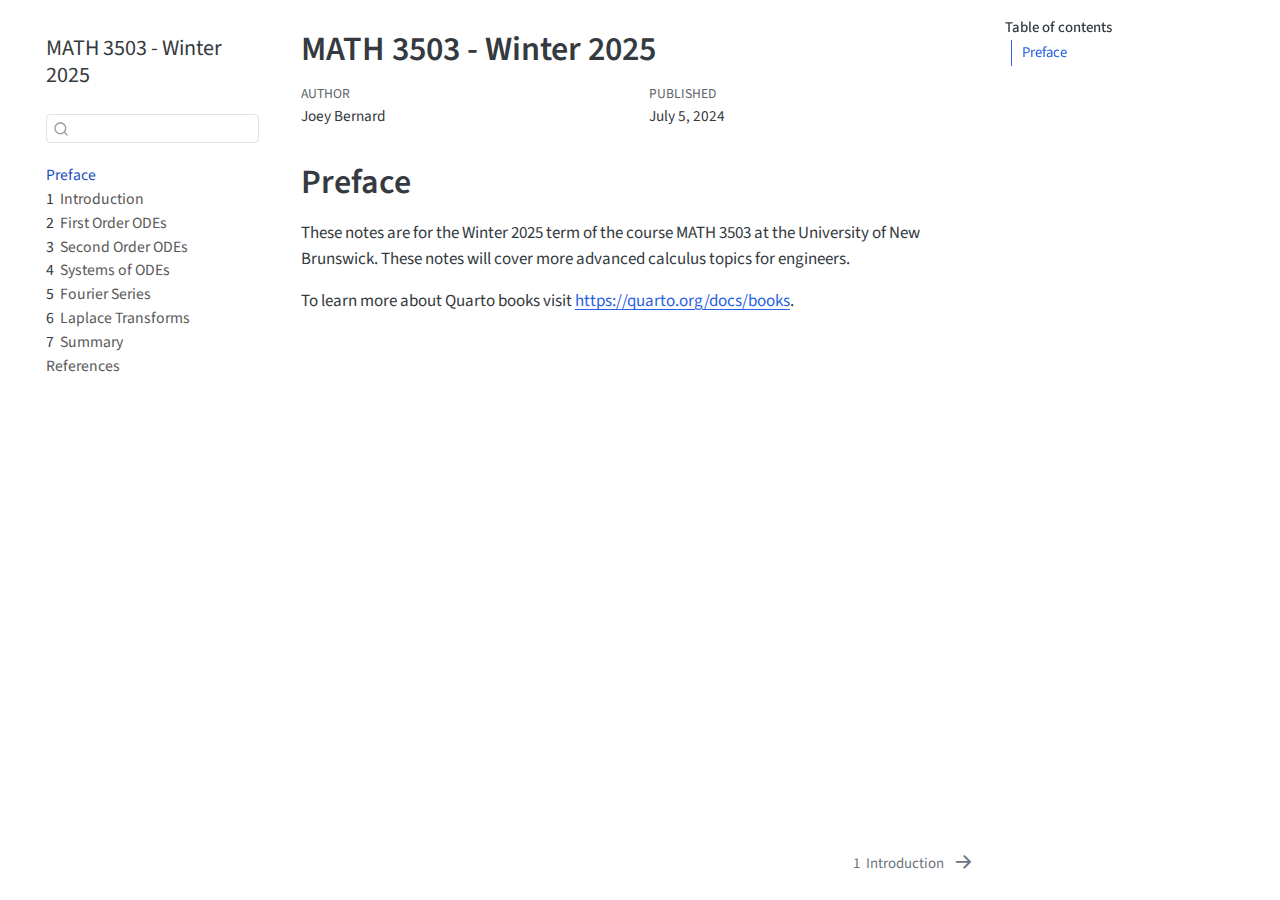
==== 2025_Winter/docs/index.html @ a8b459db "Initial structure layout." ====
<!DOCTYPE html>
<html xmlns="http://www.w3.org/1999/xhtml" lang="en" xml:lang="en"><head>

<meta charset="utf-8">
<meta name="generator" content="quarto-1.6.39">

<meta name="viewport" content="width=device-width, initial-scale=1.0, user-scalable=yes">

<meta name="author" content="Joey Bernard">
<meta name="dcterms.date" content="2024-07-05">

<title>MATH 3503 - Winter 2025</title>
<style>
code{white-space: pre-wrap;}
span.smallcaps{font-variant: small-caps;}
div.columns{display: flex; gap: min(4vw, 1.5em);}
div.column{flex: auto; overflow-x: auto;}
div.hanging-indent{margin-left: 1.5em; text-indent: -1.5em;}
ul.task-list{list-style: none;}
ul.task-list li input[type="checkbox"] {
  width: 0.8em;
  margin: 0 0.8em 0.2em -1em; /* quarto-specific, see https://github.com/quarto-dev/quarto-cli/issues/4556 */ 
  vertical-align: middle;
}
</style>


<script src="site_libs/quarto-nav/quarto-nav.js"></script>
<script src="site_libs/quarto-nav/headroom.min.js"></script>
<script src="site_libs/clipboard/clipboard.min.js"></script>
<script src="site_libs/quarto-search/autocomplete.umd.js"></script>
<script src="site_libs/quarto-search/fuse.min.js"></script>
<script src="site_libs/quarto-search/quarto-search.js"></script>
<meta name="quarto:offset" content="./">
<link href="./intro.html" rel="next">
<script src="site_libs/quarto-html/quarto.js"></script>
<script src="site_libs/quarto-html/popper.min.js"></script>
<script src="site_libs/quarto-html/tippy.umd.min.js"></script>
<script src="site_libs/quarto-html/anchor.min.js"></script>
<link href="site_libs/quarto-html/tippy.css" rel="stylesheet">
<link href="site_libs/quarto-html/quarto-syntax-highlighting-e26003cea8cd680ca0c55a263523d882.css" rel="stylesheet" id="quarto-text-highlighting-styles">
<script src="site_libs/bootstrap/bootstrap.min.js"></script>
<link href="site_libs/bootstrap/bootstrap-icons.css" rel="stylesheet">
<link href="site_libs/bootstrap/bootstrap-8da5b4427184b79ecddefad3d342027e.min.css" rel="stylesheet" append-hash="true" id="quarto-bootstrap" data-mode="light">
<script id="quarto-search-options" type="application/json">{
  "location": "sidebar",
  "copy-button": false,
  "collapse-after": 3,
  "panel-placement": "start",
  "type": "textbox",
  "limit": 50,
  "keyboard-shortcut": [
    "f",
    "/",
    "s"
  ],
  "show-item-context": false,
  "language": {
    "search-no-results-text": "No results",
    "search-matching-documents-text": "matching documents",
    "search-copy-link-title": "Copy link to search",
    "search-hide-matches-text": "Hide additional matches",
    "search-more-match-text": "more match in this document",
    "search-more-matches-text": "more matches in this document",
    "search-clear-button-title": "Clear",
    "search-text-placeholder": "",
    "search-detached-cancel-button-title": "Cancel",
    "search-submit-button-title": "Submit",
    "search-label": "Search"
  }
}</script>


</head>

<body class="nav-sidebar floating">

<div id="quarto-search-results"></div>
  <header id="quarto-header" class="headroom fixed-top">
  <nav class="quarto-secondary-nav">
    <div class="container-fluid d-flex">
      <button type="button" class="quarto-btn-toggle btn" data-bs-toggle="collapse" role="button" data-bs-target=".quarto-sidebar-collapse-item" aria-controls="quarto-sidebar" aria-expanded="false" aria-label="Toggle sidebar navigation" onclick="if (window.quartoToggleHeadroom) { window.quartoToggleHeadroom(); }">
        <i class="bi bi-layout-text-sidebar-reverse"></i>
      </button>
        <nav class="quarto-page-breadcrumbs" aria-label="breadcrumb"><ol class="breadcrumb"><li class="breadcrumb-item"><a href="./index.html">Preface</a></li></ol></nav>
        <a class="flex-grow-1" role="navigation" data-bs-toggle="collapse" data-bs-target=".quarto-sidebar-collapse-item" aria-controls="quarto-sidebar" aria-expanded="false" aria-label="Toggle sidebar navigation" onclick="if (window.quartoToggleHeadroom) { window.quartoToggleHeadroom(); }">      
        </a>
      <button type="button" class="btn quarto-search-button" aria-label="Search" onclick="window.quartoOpenSearch();">
        <i class="bi bi-search"></i>
      </button>
    </div>
  </nav>
</header>
<!-- content -->
<div id="quarto-content" class="quarto-container page-columns page-rows-contents page-layout-article">
<!-- sidebar -->
  <nav id="quarto-sidebar" class="sidebar collapse collapse-horizontal quarto-sidebar-collapse-item sidebar-navigation floating overflow-auto">
    <div class="pt-lg-2 mt-2 text-left sidebar-header">
    <div class="sidebar-title mb-0 py-0">
      <a href="./">MATH 3503 - Winter 2025</a> 
    </div>
      </div>
        <div class="mt-2 flex-shrink-0 align-items-center">
        <div class="sidebar-search">
        <div id="quarto-search" class="" title="Search"></div>
        </div>
        </div>
    <div class="sidebar-menu-container"> 
    <ul class="list-unstyled mt-1">
        <li class="sidebar-item">
  <div class="sidebar-item-container"> 
  <a href="./index.html" class="sidebar-item-text sidebar-link active">
 <span class="menu-text">Preface</span></a>
  </div>
</li>
        <li class="sidebar-item">
  <div class="sidebar-item-container"> 
  <a href="./intro.html" class="sidebar-item-text sidebar-link">
 <span class="menu-text"><span class="chapter-number">1</span>&nbsp; <span class="chapter-title">Introduction</span></span></a>
  </div>
</li>
        <li class="sidebar-item">
  <div class="sidebar-item-container"> 
  <a href="./First Order ODEs.html" class="sidebar-item-text sidebar-link">
 <span class="menu-text"><span class="chapter-number">2</span>&nbsp; <span class="chapter-title">First Order ODEs</span></span></a>
  </div>
</li>
        <li class="sidebar-item">
  <div class="sidebar-item-container"> 
  <a href="./Second Order ODEs.html" class="sidebar-item-text sidebar-link">
 <span class="menu-text"><span class="chapter-number">3</span>&nbsp; <span class="chapter-title">Second Order ODEs</span></span></a>
  </div>
</li>
        <li class="sidebar-item">
  <div class="sidebar-item-container"> 
  <a href="./Systems of ODEs.html" class="sidebar-item-text sidebar-link">
 <span class="menu-text"><span class="chapter-number">4</span>&nbsp; <span class="chapter-title">Systems of ODEs</span></span></a>
  </div>
</li>
        <li class="sidebar-item">
  <div class="sidebar-item-container"> 
  <a href="./Fourier Series.html" class="sidebar-item-text sidebar-link">
 <span class="menu-text"><span class="chapter-number">5</span>&nbsp; <span class="chapter-title">Fourier Series</span></span></a>
  </div>
</li>
        <li class="sidebar-item">
  <div class="sidebar-item-container"> 
  <a href="./Laplace Transforms.html" class="sidebar-item-text sidebar-link">
 <span class="menu-text"><span class="chapter-number">6</span>&nbsp; <span class="chapter-title">Laplace Transforms</span></span></a>
  </div>
</li>
        <li class="sidebar-item">
  <div class="sidebar-item-container"> 
  <a href="./summary.html" class="sidebar-item-text sidebar-link">
 <span class="menu-text"><span class="chapter-number">7</span>&nbsp; <span class="chapter-title">Summary</span></span></a>
  </div>
</li>
        <li class="sidebar-item">
  <div class="sidebar-item-container"> 
  <a href="./references.html" class="sidebar-item-text sidebar-link">
 <span class="menu-text">References</span></a>
  </div>
</li>
    </ul>
    </div>
</nav>
<div id="quarto-sidebar-glass" class="quarto-sidebar-collapse-item" data-bs-toggle="collapse" data-bs-target=".quarto-sidebar-collapse-item"></div>
<!-- margin-sidebar -->
    <div id="quarto-margin-sidebar" class="sidebar margin-sidebar">
        <nav id="TOC" role="doc-toc" class="toc-active">
    <h2 id="toc-title">Table of contents</h2>
   
  <ul>
  <li><a href="#preface" id="toc-preface" class="nav-link active" data-scroll-target="#preface">Preface</a></li>
  </ul>
</nav>
    </div>
<!-- main -->
<main class="content" id="quarto-document-content">

<header id="title-block-header" class="quarto-title-block default">
<div class="quarto-title">
<h1 class="title">MATH 3503 - Winter 2025</h1>
</div>



<div class="quarto-title-meta">

    <div>
    <div class="quarto-title-meta-heading">Author</div>
    <div class="quarto-title-meta-contents">
             <p>Joey Bernard </p>
          </div>
  </div>
    
    <div>
    <div class="quarto-title-meta-heading">Published</div>
    <div class="quarto-title-meta-contents">
      <p class="date">July 5, 2024</p>
    </div>
  </div>
  
    
  </div>
  


</header>


<section id="preface" class="level1 unnumbered">
<h1 class="unnumbered">Preface</h1>
<p>These notes are for the Winter 2025 term of the course MATH 3503 at the University of New Brunswick. These notes will cover more advanced calculus topics for engineers.</p>
<p>To learn more about Quarto books visit <a href="https://quarto.org/docs/books" class="uri">https://quarto.org/docs/books</a>.</p>


</section>

</main> <!-- /main -->
<script id="quarto-html-after-body" type="application/javascript">
window.document.addEventListener("DOMContentLoaded", function (event) {
  const toggleBodyColorMode = (bsSheetEl) => {
    const mode = bsSheetEl.getAttribute("data-mode");
    const bodyEl = window.document.querySelector("body");
    if (mode === "dark") {
      bodyEl.classList.add("quarto-dark");
      bodyEl.classList.remove("quarto-light");
    } else {
      bodyEl.classList.add("quarto-light");
      bodyEl.classList.remove("quarto-dark");
    }
  }
  const toggleBodyColorPrimary = () => {
    const bsSheetEl = window.document.querySelector("link#quarto-bootstrap");
    if (bsSheetEl) {
      toggleBodyColorMode(bsSheetEl);
    }
  }
  toggleBodyColorPrimary();  
  const icon = "";
  const anchorJS = new window.AnchorJS();
  anchorJS.options = {
    placement: 'right',
    icon: icon
  };
  anchorJS.add('.anchored');
  const isCodeAnnotation = (el) => {
    for (const clz of el.classList) {
      if (clz.startsWith('code-annotation-')) {                     
        return true;
      }
    }
    return false;
  }
  const onCopySuccess = function(e) {
    // button target
    const button = e.trigger;
    // don't keep focus
    button.blur();
    // flash "checked"
    button.classList.add('code-copy-button-checked');
    var currentTitle = button.getAttribute("title");
    button.setAttribute("title", "Copied!");
    let tooltip;
    if (window.bootstrap) {
      button.setAttribute("data-bs-toggle", "tooltip");
      button.setAttribute("data-bs-placement", "left");
      button.setAttribute("data-bs-title", "Copied!");
      tooltip = new bootstrap.Tooltip(button, 
        { trigger: "manual", 
          customClass: "code-copy-button-tooltip",
          offset: [0, -8]});
      tooltip.show();    
    }
    setTimeout(function() {
      if (tooltip) {
        tooltip.hide();
        button.removeAttribute("data-bs-title");
        button.removeAttribute("data-bs-toggle");
        button.removeAttribute("data-bs-placement");
      }
      button.setAttribute("title", currentTitle);
      button.classList.remove('code-copy-button-checked');
    }, 1000);
    // clear code selection
    e.clearSelection();
  }
  const getTextToCopy = function(trigger) {
      const codeEl = trigger.previousElementSibling.cloneNode(true);
      for (const childEl of codeEl.children) {
        if (isCodeAnnotation(childEl)) {
          childEl.remove();
        }
      }
      return codeEl.innerText;
  }
  const clipboard = new window.ClipboardJS('.code-copy-button:not([data-in-quarto-modal])', {
    text: getTextToCopy
  });
  clipboard.on('success', onCopySuccess);
  if (window.document.getElementById('quarto-embedded-source-code-modal')) {
    const clipboardModal = new window.ClipboardJS('.code-copy-button[data-in-quarto-modal]', {
      text: getTextToCopy,
      container: window.document.getElementById('quarto-embedded-source-code-modal')
    });
    clipboardModal.on('success', onCopySuccess);
  }
    var localhostRegex = new RegExp(/^(?:http|https):\/\/localhost\:?[0-9]*\//);
    var mailtoRegex = new RegExp(/^mailto:/);
      var filterRegex = new RegExp('/' + window.location.host + '/');
    var isInternal = (href) => {
        return filterRegex.test(href) || localhostRegex.test(href) || mailtoRegex.test(href);
    }
    // Inspect non-navigation links and adorn them if external
 	var links = window.document.querySelectorAll('a[href]:not(.nav-link):not(.navbar-brand):not(.toc-action):not(.sidebar-link):not(.sidebar-item-toggle):not(.pagination-link):not(.no-external):not([aria-hidden]):not(.dropdown-item):not(.quarto-navigation-tool):not(.about-link)');
    for (var i=0; i<links.length; i++) {
      const link = links[i];
      if (!isInternal(link.href)) {
        // undo the damage that might have been done by quarto-nav.js in the case of
        // links that we want to consider external
        if (link.dataset.originalHref !== undefined) {
          link.href = link.dataset.originalHref;
        }
      }
    }
  function tippyHover(el, contentFn, onTriggerFn, onUntriggerFn) {
    const config = {
      allowHTML: true,
      maxWidth: 500,
      delay: 100,
      arrow: false,
      appendTo: function(el) {
          return el.parentElement;
      },
      interactive: true,
      interactiveBorder: 10,
      theme: 'quarto',
      placement: 'bottom-start',
    };
    if (contentFn) {
      config.content = contentFn;
    }
    if (onTriggerFn) {
      config.onTrigger = onTriggerFn;
    }
    if (onUntriggerFn) {
      config.onUntrigger = onUntriggerFn;
    }
    window.tippy(el, config); 
  }
  const noterefs = window.document.querySelectorAll('a[role="doc-noteref"]');
  for (var i=0; i<noterefs.length; i++) {
    const ref = noterefs[i];
    tippyHover(ref, function() {
      // use id or data attribute instead here
      let href = ref.getAttribute('data-footnote-href') || ref.getAttribute('href');
      try { href = new URL(href).hash; } catch {}
      const id = href.replace(/^#\/?/, "");
      const note = window.document.getElementById(id);
      if (note) {
        return note.innerHTML;
      } else {
        return "";
      }
    });
  }
  const xrefs = window.document.querySelectorAll('a.quarto-xref');
  const processXRef = (id, note) => {
    // Strip column container classes
    const stripColumnClz = (el) => {
      el.classList.remove("page-full", "page-columns");
      if (el.children) {
        for (const child of el.children) {
          stripColumnClz(child);
        }
      }
    }
    stripColumnClz(note)
    if (id === null || id.startsWith('sec-')) {
      // Special case sections, only their first couple elements
      const container = document.createElement("div");
      if (note.children && note.children.length > 2) {
        container.appendChild(note.children[0].cloneNode(true));
        for (let i = 1; i < note.children.length; i++) {
          const child = note.children[i];
          if (child.tagName === "P" && child.innerText === "") {
            continue;
          } else {
            container.appendChild(child.cloneNode(true));
            break;
          }
        }
        if (window.Quarto?.typesetMath) {
          window.Quarto.typesetMath(container);
        }
        return container.innerHTML
      } else {
        if (window.Quarto?.typesetMath) {
          window.Quarto.typesetMath(note);
        }
        return note.innerHTML;
      }
    } else {
      // Remove any anchor links if they are present
      const anchorLink = note.querySelector('a.anchorjs-link');
      if (anchorLink) {
        anchorLink.remove();
      }
      if (window.Quarto?.typesetMath) {
        window.Quarto.typesetMath(note);
      }
      if (note.classList.contains("callout")) {
        return note.outerHTML;
      } else {
        return note.innerHTML;
      }
    }
  }
  for (var i=0; i<xrefs.length; i++) {
    const xref = xrefs[i];
    tippyHover(xref, undefined, function(instance) {
      instance.disable();
      let url = xref.getAttribute('href');
      let hash = undefined; 
      if (url.startsWith('#')) {
        hash = url;
      } else {
        try { hash = new URL(url).hash; } catch {}
      }
      if (hash) {
        const id = hash.replace(/^#\/?/, "");
        const note = window.document.getElementById(id);
        if (note !== null) {
          try {
            const html = processXRef(id, note.cloneNode(true));
            instance.setContent(html);
          } finally {
            instance.enable();
            instance.show();
          }
        } else {
          // See if we can fetch this
          fetch(url.split('#')[0])
          .then(res => res.text())
          .then(html => {
            const parser = new DOMParser();
            const htmlDoc = parser.parseFromString(html, "text/html");
            const note = htmlDoc.getElementById(id);
            if (note !== null) {
              const html = processXRef(id, note);
              instance.setContent(html);
            } 
          }).finally(() => {
            instance.enable();
            instance.show();
          });
        }
      } else {
        // See if we can fetch a full url (with no hash to target)
        // This is a special case and we should probably do some content thinning / targeting
        fetch(url)
        .then(res => res.text())
        .then(html => {
          const parser = new DOMParser();
          const htmlDoc = parser.parseFromString(html, "text/html");
          const note = htmlDoc.querySelector('main.content');
          if (note !== null) {
            // This should only happen for chapter cross references
            // (since there is no id in the URL)
            // remove the first header
            if (note.children.length > 0 && note.children[0].tagName === "HEADER") {
              note.children[0].remove();
            }
            const html = processXRef(null, note);
            instance.setContent(html);
          } 
        }).finally(() => {
          instance.enable();
          instance.show();
        });
      }
    }, function(instance) {
    });
  }
      let selectedAnnoteEl;
      const selectorForAnnotation = ( cell, annotation) => {
        let cellAttr = 'data-code-cell="' + cell + '"';
        let lineAttr = 'data-code-annotation="' +  annotation + '"';
        const selector = 'span[' + cellAttr + '][' + lineAttr + ']';
        return selector;
      }
      const selectCodeLines = (annoteEl) => {
        const doc = window.document;
        const targetCell = annoteEl.getAttribute("data-target-cell");
        const targetAnnotation = annoteEl.getAttribute("data-target-annotation");
        const annoteSpan = window.document.querySelector(selectorForAnnotation(targetCell, targetAnnotation));
        const lines = annoteSpan.getAttribute("data-code-lines").split(",");
        const lineIds = lines.map((line) => {
          return targetCell + "-" + line;
        })
        let top = null;
        let height = null;
        let parent = null;
        if (lineIds.length > 0) {
            //compute the position of the single el (top and bottom and make a div)
            const el = window.document.getElementById(lineIds[0]);
            top = el.offsetTop;
            height = el.offsetHeight;
            parent = el.parentElement.parentElement;
          if (lineIds.length > 1) {
            const lastEl = window.document.getElementById(lineIds[lineIds.length - 1]);
            const bottom = lastEl.offsetTop + lastEl.offsetHeight;
            height = bottom - top;
          }
          if (top !== null && height !== null && parent !== null) {
            // cook up a div (if necessary) and position it 
            let div = window.document.getElementById("code-annotation-line-highlight");
            if (div === null) {
              div = window.document.createElement("div");
              div.setAttribute("id", "code-annotation-line-highlight");
              div.style.position = 'absolute';
              parent.appendChild(div);
            }
            div.style.top = top - 2 + "px";
            div.style.height = height + 4 + "px";
            div.style.left = 0;
            let gutterDiv = window.document.getElementById("code-annotation-line-highlight-gutter");
            if (gutterDiv === null) {
              gutterDiv = window.document.createElement("div");
              gutterDiv.setAttribute("id", "code-annotation-line-highlight-gutter");
              gutterDiv.style.position = 'absolute';
              const codeCell = window.document.getElementById(targetCell);
              const gutter = codeCell.querySelector('.code-annotation-gutter');
              gutter.appendChild(gutterDiv);
            }
            gutterDiv.style.top = top - 2 + "px";
            gutterDiv.style.height = height + 4 + "px";
          }
          selectedAnnoteEl = annoteEl;
        }
      };
      const unselectCodeLines = () => {
        const elementsIds = ["code-annotation-line-highlight", "code-annotation-line-highlight-gutter"];
        elementsIds.forEach((elId) => {
          const div = window.document.getElementById(elId);
          if (div) {
            div.remove();
          }
        });
        selectedAnnoteEl = undefined;
      };
        // Handle positioning of the toggle
    window.addEventListener(
      "resize",
      throttle(() => {
        elRect = undefined;
        if (selectedAnnoteEl) {
          selectCodeLines(selectedAnnoteEl);
        }
      }, 10)
    );
    function throttle(fn, ms) {
    let throttle = false;
    let timer;
      return (...args) => {
        if(!throttle) { // first call gets through
            fn.apply(this, args);
            throttle = true;
        } else { // all the others get throttled
            if(timer) clearTimeout(timer); // cancel #2
            timer = setTimeout(() => {
              fn.apply(this, args);
              timer = throttle = false;
            }, ms);
        }
      };
    }
      // Attach click handler to the DT
      const annoteDls = window.document.querySelectorAll('dt[data-target-cell]');
      for (const annoteDlNode of annoteDls) {
        annoteDlNode.addEventListener('click', (event) => {
          const clickedEl = event.target;
          if (clickedEl !== selectedAnnoteEl) {
            unselectCodeLines();
            const activeEl = window.document.querySelector('dt[data-target-cell].code-annotation-active');
            if (activeEl) {
              activeEl.classList.remove('code-annotation-active');
            }
            selectCodeLines(clickedEl);
            clickedEl.classList.add('code-annotation-active');
          } else {
            // Unselect the line
            unselectCodeLines();
            clickedEl.classList.remove('code-annotation-active');
          }
        });
      }
  const findCites = (el) => {
    const parentEl = el.parentElement;
    if (parentEl) {
      const cites = parentEl.dataset.cites;
      if (cites) {
        return {
          el,
          cites: cites.split(' ')
        };
      } else {
        return findCites(el.parentElement)
      }
    } else {
      return undefined;
    }
  };
  var bibliorefs = window.document.querySelectorAll('a[role="doc-biblioref"]');
  for (var i=0; i<bibliorefs.length; i++) {
    const ref = bibliorefs[i];
    const citeInfo = findCites(ref);
    if (citeInfo) {
      tippyHover(citeInfo.el, function() {
        var popup = window.document.createElement('div');
        citeInfo.cites.forEach(function(cite) {
          var citeDiv = window.document.createElement('div');
          citeDiv.classList.add('hanging-indent');
          citeDiv.classList.add('csl-entry');
          var biblioDiv = window.document.getElementById('ref-' + cite);
          if (biblioDiv) {
            citeDiv.innerHTML = biblioDiv.innerHTML;
          }
          popup.appendChild(citeDiv);
        });
        return popup.innerHTML;
      });
    }
  }
});
</script>
<nav class="page-navigation">
  <div class="nav-page nav-page-previous">
  </div>
  <div class="nav-page nav-page-next">
      <a href="./intro.html" class="pagination-link" aria-label="Introduction">
        <span class="nav-page-text"><span class="chapter-number">1</span>&nbsp; <span class="chapter-title">Introduction</span></span> <i class="bi bi-arrow-right-short"></i>
      </a>
  </div>
</nav>
</div> <!-- /content -->




</body></html>
---- 2025_Winter/docs/site_libs/quarto-html/tippy.css ----
.tippy-box[data-animation=fade][data-state=hidden]{opacity:0}[data-tippy-root]{max-width:calc(100vw - 10px)}.tippy-box{position:relative;background-color:#333;color:#fff;border-radius:4px;font-size:14px;line-height:1.4;white-space:normal;outline:0;transition-property:transform,visibility,opacity}.tippy-box[data-placement^=top]>.tippy-arrow{bottom:0}.tippy-box[data-placement^=top]>.tippy-arrow:before{bottom:-7px;left:0;border-width:8px 8px 0;border-top-color:initial;transform-origin:center top}.tippy-box[data-placement^=bottom]>.tippy-arrow{top:0}.tippy-box[data-placement^=bottom]>.tippy-arrow:before{top:-7px;left:0;border-width:0 8px 8px;border-bottom-color:initial;transform-origin:center bottom}.tippy-box[data-placement^=left]>.tippy-arrow{right:0}.tippy-box[data-placement^=left]>.tippy-arrow:before{border-width:8px 0 8px 8px;border-left-color:initial;right:-7px;transform-origin:center left}.tippy-box[data-placement^=right]>.tippy-arrow{left:0}.tippy-box[data-placement^=right]>.tippy-arrow:before{left:-7px;border-width:8px 8px 8px 0;border-right-color:initial;transform-origin:center right}.tippy-box[data-inertia][data-state=visible]{transition-timing-function:cubic-bezier(.54,1.5,.38,1.11)}.tippy-arrow{width:16px;height:16px;color:#333}.tippy-arrow:before{content:"";position:absolute;border-color:transparent;border-style:solid}.tippy-content{position:relative;padding:5px 9px;z-index:1}
---- 2025_Winter/docs/site_libs/quarto-html/quarto-syntax-highlighting-e26003cea8cd680ca0c55a263523d882.css ----
/* quarto syntax highlight colors */
:root {
  --quarto-hl-ot-color: #003B4F;
  --quarto-hl-at-color: #657422;
  --quarto-hl-ss-color: #20794D;
  --quarto-hl-an-color: #5E5E5E;
  --quarto-hl-fu-color: #4758AB;
  --quarto-hl-st-color: #20794D;
  --quarto-hl-cf-color: #003B4F;
  --quarto-hl-op-color: #5E5E5E;
  --quarto-hl-er-color: #AD0000;
  --quarto-hl-bn-color: #AD0000;
  --quarto-hl-al-color: #AD0000;
  --quarto-hl-va-color: #111111;
  --quarto-hl-bu-color: inherit;
  --quarto-hl-ex-color: inherit;
  --quarto-hl-pp-color: #AD0000;
  --quarto-hl-in-color: #5E5E5E;
  --quarto-hl-vs-color: #20794D;
  --quarto-hl-wa-color: #5E5E5E;
  --quarto-hl-do-color: #5E5E5E;
  --quarto-hl-im-color: #00769E;
  --quarto-hl-ch-color: #20794D;
  --quarto-hl-dt-color: #AD0000;
  --quarto-hl-fl-color: #AD0000;
  --quarto-hl-co-color: #5E5E5E;
  --quarto-hl-cv-color: #5E5E5E;
  --quarto-hl-cn-color: #8f5902;
  --quarto-hl-sc-color: #5E5E5E;
  --quarto-hl-dv-color: #AD0000;
  --quarto-hl-kw-color: #003B4F;
}

/* other quarto variables */
:root {
  --quarto-font-monospace: SFMono-Regular, Menlo, Monaco, Consolas, "Liberation Mono", "Courier New", monospace;
}

pre > code.sourceCode > span {
  color: #003B4F;
}

code span {
  color: #003B4F;
}

code.sourceCode > span {
  color: #003B4F;
}

div.sourceCode,
div.sourceCode pre.sourceCode {
  color: #003B4F;
}

code span.ot {
  color: #003B4F;
  font-style: inherit;
}

code span.at {
  color: #657422;
  font-style: inherit;
}

code span.ss {
  color: #20794D;
  font-style: inherit;
}

code span.an {
  color: #5E5E5E;
  font-style: inherit;
}

code span.fu {
  color: #4758AB;
  font-style: inherit;
}

code span.st {
  color: #20794D;
  font-style: inherit;
}

code span.cf {
  color: #003B4F;
  font-weight: bold;
  font-style: inherit;
}

code span.op {
  color: #5E5E5E;
  font-style: inherit;
}

code span.er {
  color: #AD0000;
  font-style: inherit;
}

code span.bn {
  color: #AD0000;
  font-style: inherit;
}

code span.al {
  color: #AD0000;
  font-style: inherit;
}

code span.va {
  color: #111111;
  font-style: inherit;
}

code span.bu {
  font-style: inherit;
}

code span.ex {
  font-style: inherit;
}

code span.pp {
  color: #AD0000;
  font-style: inherit;
}

code span.in {
  color: #5E5E5E;
  font-style: inherit;
}

code span.vs {
  color: #20794D;
  font-style: inherit;
}

code span.wa {
  color: #5E5E5E;
  font-style: italic;
}

code span.do {
  color: #5E5E5E;
  font-style: italic;
}

code span.im {
  color: #00769E;
  font-style: inherit;
}

code span.ch {
  color: #20794D;
  font-style: inherit;
}

code span.dt {
  color: #AD0000;
  font-style: inherit;
}

code span.fl {
  color: #AD0000;
  font-style: inherit;
}

code span.co {
  color: #5E5E5E;
  font-style: inherit;
}

code span.cv {
  color: #5E5E5E;
  font-style: italic;
}

code span.cn {
  color: #8f5902;
  font-style: inherit;
}

code span.sc {
  color: #5E5E5E;
  font-style: inherit;
}

code span.dv {
  color: #AD0000;
  font-style: inherit;
}

code span.kw {
  color: #003B4F;
  font-weight: bold;
  font-style: inherit;
}

.prevent-inlining {
  content: "</";
}

/*# sourceMappingURL=e90e9ab646ea9b1aaa61e089606e0f97.css.map */
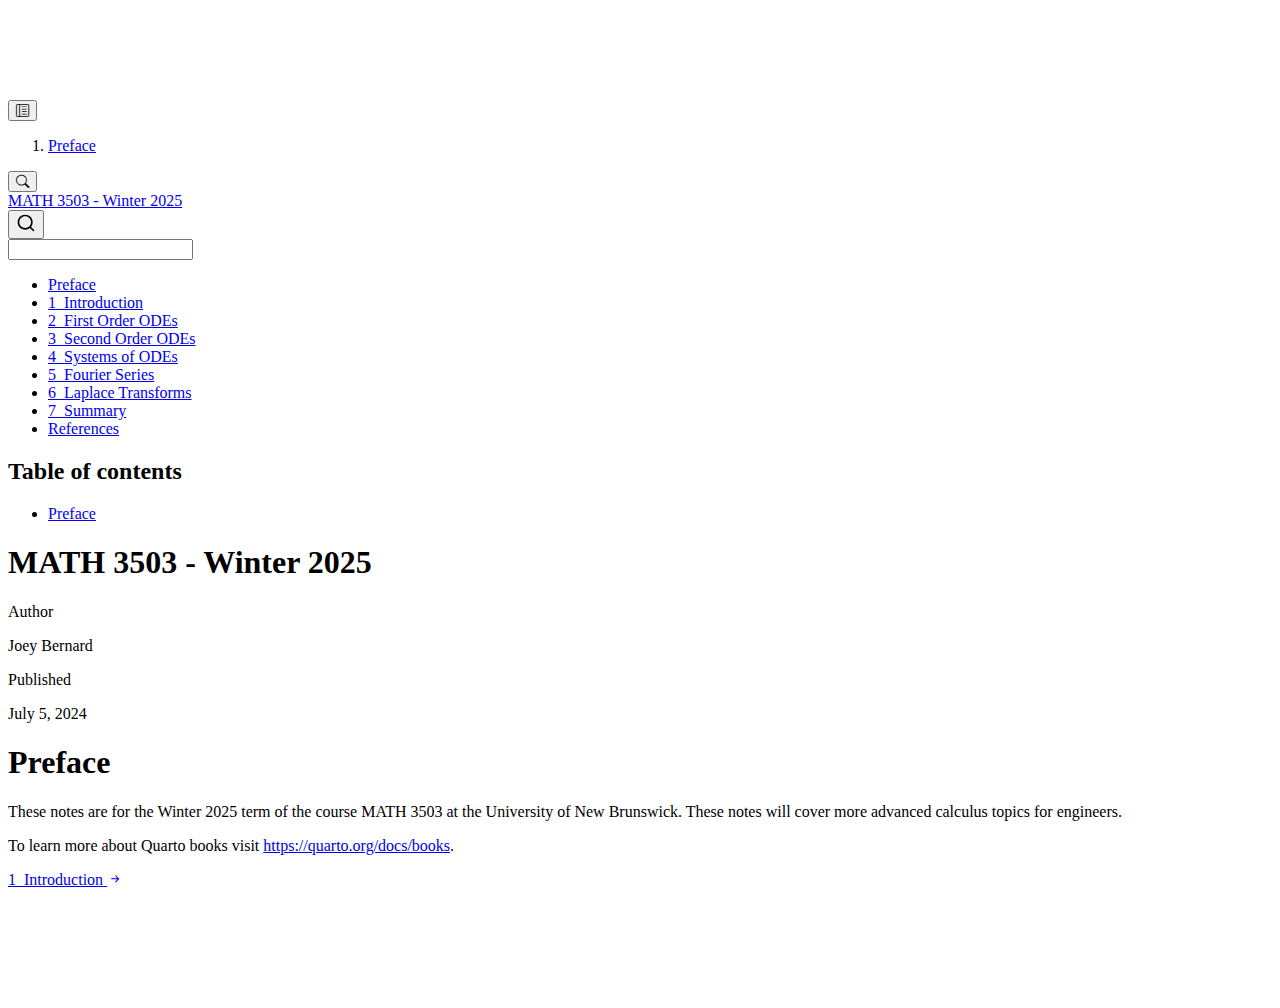
==== commit 75575b9f: "Mode edits" ====
--- a/2025_Winter/docs/index.html
+++ b/2025_Winter/docs/index.html
@@ -2,7 +2,7 @@
 <html xmlns="http://www.w3.org/1999/xhtml" lang="en" xml:lang="en"><head>
 
 <meta charset="utf-8">
-<meta name="generator" content="quarto-1.6.39">
+<meta name="generator" content="quarto-1.6.40">
 
 <meta name="viewport" content="width=device-width, initial-scale=1.0, user-scalable=yes">
 
@@ -38,10 +38,10 @@
 <script src="site_libs/quarto-html/tippy.umd.min.js"></script>
 <script src="site_libs/quarto-html/anchor.min.js"></script>
 <link href="site_libs/quarto-html/tippy.css" rel="stylesheet">
-<link href="site_libs/quarto-html/quarto-syntax-highlighting-e26003cea8cd680ca0c55a263523d882.css" rel="stylesheet" id="quarto-text-highlighting-styles">
+<link href="site_libs/quarto-html/quarto-syntax-highlighting-549806ee2085284f45b00abea8c6df48.css" rel="stylesheet" id="quarto-text-highlighting-styles">
 <script src="site_libs/bootstrap/bootstrap.min.js"></script>
 <link href="site_libs/bootstrap/bootstrap-icons.css" rel="stylesheet">
-<link href="site_libs/bootstrap/bootstrap-8da5b4427184b79ecddefad3d342027e.min.css" rel="stylesheet" append-hash="true" id="quarto-bootstrap" data-mode="light">
+<link href="site_libs/bootstrap/bootstrap-ecbd48cc4761e6ed622f7d401c35a2ec.min.css" rel="stylesheet" append-hash="true" id="quarto-bootstrap" data-mode="light">
 <script id="quarto-search-options" type="application/json">{
   "location": "sidebar",
   "copy-button": false,
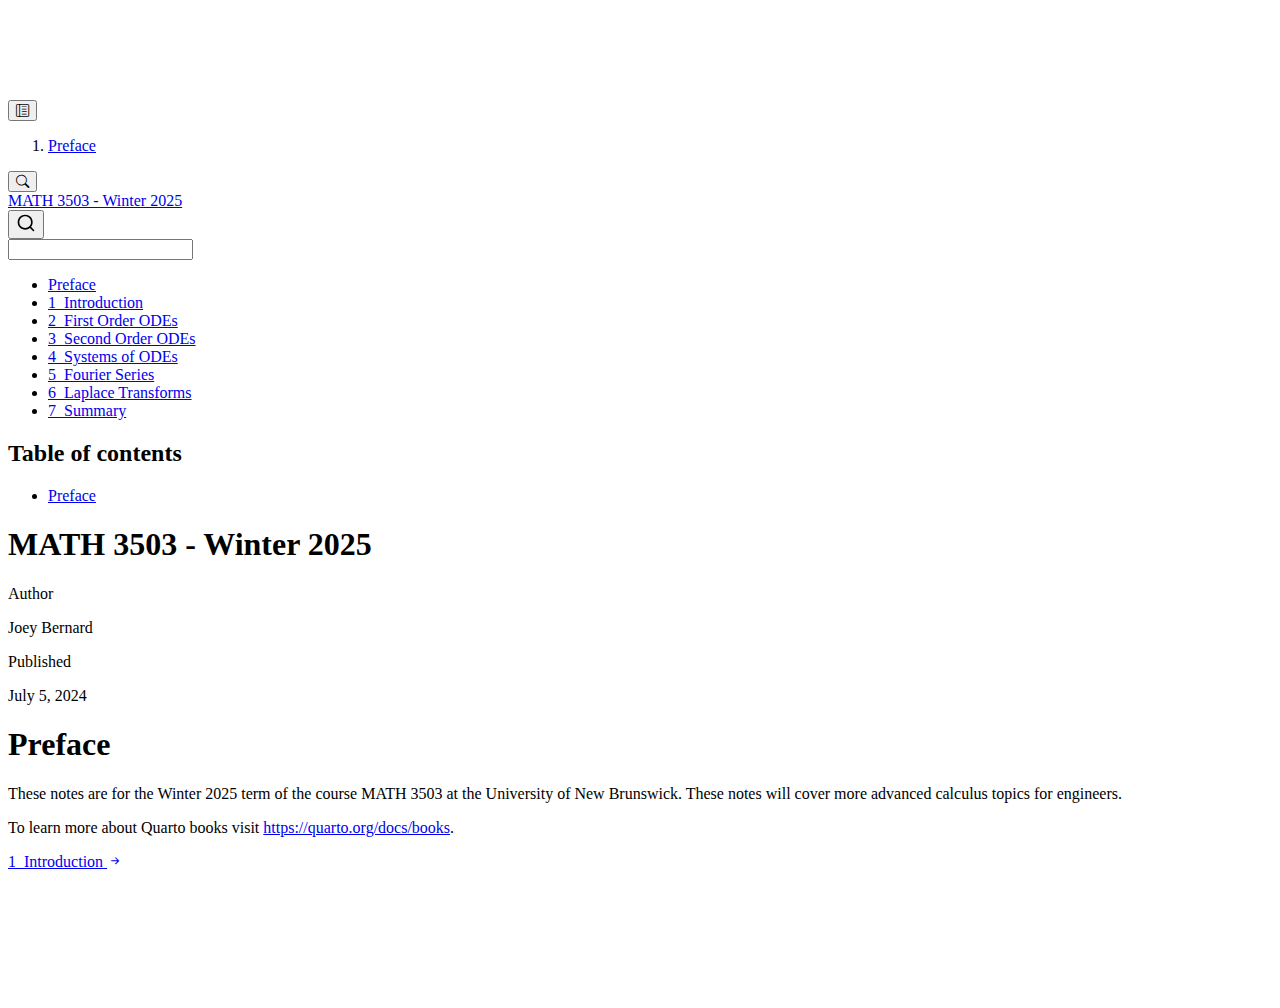
==== commit 9f0e86a9: "Done until Jan 31" ====
--- a/2025_Winter/docs/index.html
+++ b/2025_Winter/docs/index.html
@@ -41,7 +41,7 @@
 <link href="site_libs/quarto-html/quarto-syntax-highlighting-549806ee2085284f45b00abea8c6df48.css" rel="stylesheet" id="quarto-text-highlighting-styles">
 <script src="site_libs/bootstrap/bootstrap.min.js"></script>
 <link href="site_libs/bootstrap/bootstrap-icons.css" rel="stylesheet">
-<link href="site_libs/bootstrap/bootstrap-ecbd48cc4761e6ed622f7d401c35a2ec.min.css" rel="stylesheet" append-hash="true" id="quarto-bootstrap" data-mode="light">
+<link href="site_libs/bootstrap/bootstrap-8da5b4427184b79ecddefad3d342027e.min.css" rel="stylesheet" append-hash="true" id="quarto-bootstrap" data-mode="light">
 <script id="quarto-search-options" type="application/json">{
   "location": "sidebar",
   "copy-button": false,
@@ -153,12 +153,6 @@
   <div class="sidebar-item-container"> 
   <a href="./summary.html" class="sidebar-item-text sidebar-link">
  <span class="menu-text"><span class="chapter-number">7</span>&nbsp; <span class="chapter-title">Summary</span></span></a>
-  </div>
-</li>
-        <li class="sidebar-item">
-  <div class="sidebar-item-container"> 
-  <a href="./references.html" class="sidebar-item-text sidebar-link">
- <span class="menu-text">References</span></a>
   </div>
 </li>
     </ul>
--- a/2025_Winter/docs/site_libs/quarto-html/quarto-syntax-highlighting-549806ee2085284f45b00abea8c6df48.css
+++ b/2025_Winter/docs/site_libs/quarto-html/quarto-syntax-highlighting-549806ee2085284f45b00abea8c6df48.css
@@ -0,0 +1,205 @@
+/* quarto syntax highlight colors */
+:root {
+  --quarto-hl-ot-color: #003B4F;
+  --quarto-hl-at-color: #657422;
+  --quarto-hl-ss-color: #20794D;
+  --quarto-hl-an-color: #5E5E5E;
+  --quarto-hl-fu-color: #4758AB;
+  --quarto-hl-st-color: #20794D;
+  --quarto-hl-cf-color: #003B4F;
+  --quarto-hl-op-color: #5E5E5E;
+  --quarto-hl-er-color: #AD0000;
+  --quarto-hl-bn-color: #AD0000;
+  --quarto-hl-al-color: #AD0000;
+  --quarto-hl-va-color: #111111;
+  --quarto-hl-bu-color: inherit;
+  --quarto-hl-ex-color: inherit;
+  --quarto-hl-pp-color: #AD0000;
+  --quarto-hl-in-color: #5E5E5E;
+  --quarto-hl-vs-color: #20794D;
+  --quarto-hl-wa-color: #5E5E5E;
+  --quarto-hl-do-color: #5E5E5E;
+  --quarto-hl-im-color: #00769E;
+  --quarto-hl-ch-color: #20794D;
+  --quarto-hl-dt-color: #AD0000;
+  --quarto-hl-fl-color: #AD0000;
+  --quarto-hl-co-color: #5E5E5E;
+  --quarto-hl-cv-color: #5E5E5E;
+  --quarto-hl-cn-color: #8f5902;
+  --quarto-hl-sc-color: #5E5E5E;
+  --quarto-hl-dv-color: #AD0000;
+  --quarto-hl-kw-color: #003B4F;
+}
+
+/* other quarto variables */
+:root {
+  --quarto-font-monospace: SFMono-Regular, Menlo, Monaco, Consolas, "Liberation Mono", "Courier New", monospace;
+}
+
+pre > code.sourceCode > span {
+  color: #003B4F;
+}
+
+code span {
+  color: #003B4F;
+}
+
+code.sourceCode > span {
+  color: #003B4F;
+}
+
+div.sourceCode,
+div.sourceCode pre.sourceCode {
+  color: #003B4F;
+}
+
+code span.ot {
+  color: #003B4F;
+  font-style: inherit;
+}
+
+code span.at {
+  color: #657422;
+  font-style: inherit;
+}
+
+code span.ss {
+  color: #20794D;
+  font-style: inherit;
+}
+
+code span.an {
+  color: #5E5E5E;
+  font-style: inherit;
+}
+
+code span.fu {
+  color: #4758AB;
+  font-style: inherit;
+}
+
+code span.st {
+  color: #20794D;
+  font-style: inherit;
+}
+
+code span.cf {
+  color: #003B4F;
+  font-weight: bold;
+  font-style: inherit;
+}
+
+code span.op {
+  color: #5E5E5E;
+  font-style: inherit;
+}
+
+code span.er {
+  color: #AD0000;
+  font-style: inherit;
+}
+
+code span.bn {
+  color: #AD0000;
+  font-style: inherit;
+}
+
+code span.al {
+  color: #AD0000;
+  font-style: inherit;
+}
+
+code span.va {
+  color: #111111;
+  font-style: inherit;
+}
+
+code span.bu {
+  font-style: inherit;
+}
+
+code span.ex {
+  font-style: inherit;
+}
+
+code span.pp {
+  color: #AD0000;
+  font-style: inherit;
+}
+
+code span.in {
+  color: #5E5E5E;
+  font-style: inherit;
+}
+
+code span.vs {
+  color: #20794D;
+  font-style: inherit;
+}
+
+code span.wa {
+  color: #5E5E5E;
+  font-style: italic;
+}
+
+code span.do {
+  color: #5E5E5E;
+  font-style: italic;
+}
+
+code span.im {
+  color: #00769E;
+  font-style: inherit;
+}
+
+code span.ch {
+  color: #20794D;
+  font-style: inherit;
+}
+
+code span.dt {
+  color: #AD0000;
+  font-style: inherit;
+}
+
+code span.fl {
+  color: #AD0000;
+  font-style: inherit;
+}
+
+code span.co {
+  color: #5E5E5E;
+  font-style: inherit;
+}
+
+code span.cv {
+  color: #5E5E5E;
+  font-style: italic;
+}
+
+code span.cn {
+  color: #8f5902;
+  font-style: inherit;
+}
+
+code span.sc {
+  color: #5E5E5E;
+  font-style: inherit;
+}
+
+code span.dv {
+  color: #AD0000;
+  font-style: inherit;
+}
+
+code span.kw {
+  color: #003B4F;
+  font-weight: bold;
+  font-style: inherit;
+}
+
+.prevent-inlining {
+  content: "</";
+}
+
+/*# sourceMappingURL=ae99138f4fbc2fb4c9f5e5cd69c22459.css.map */
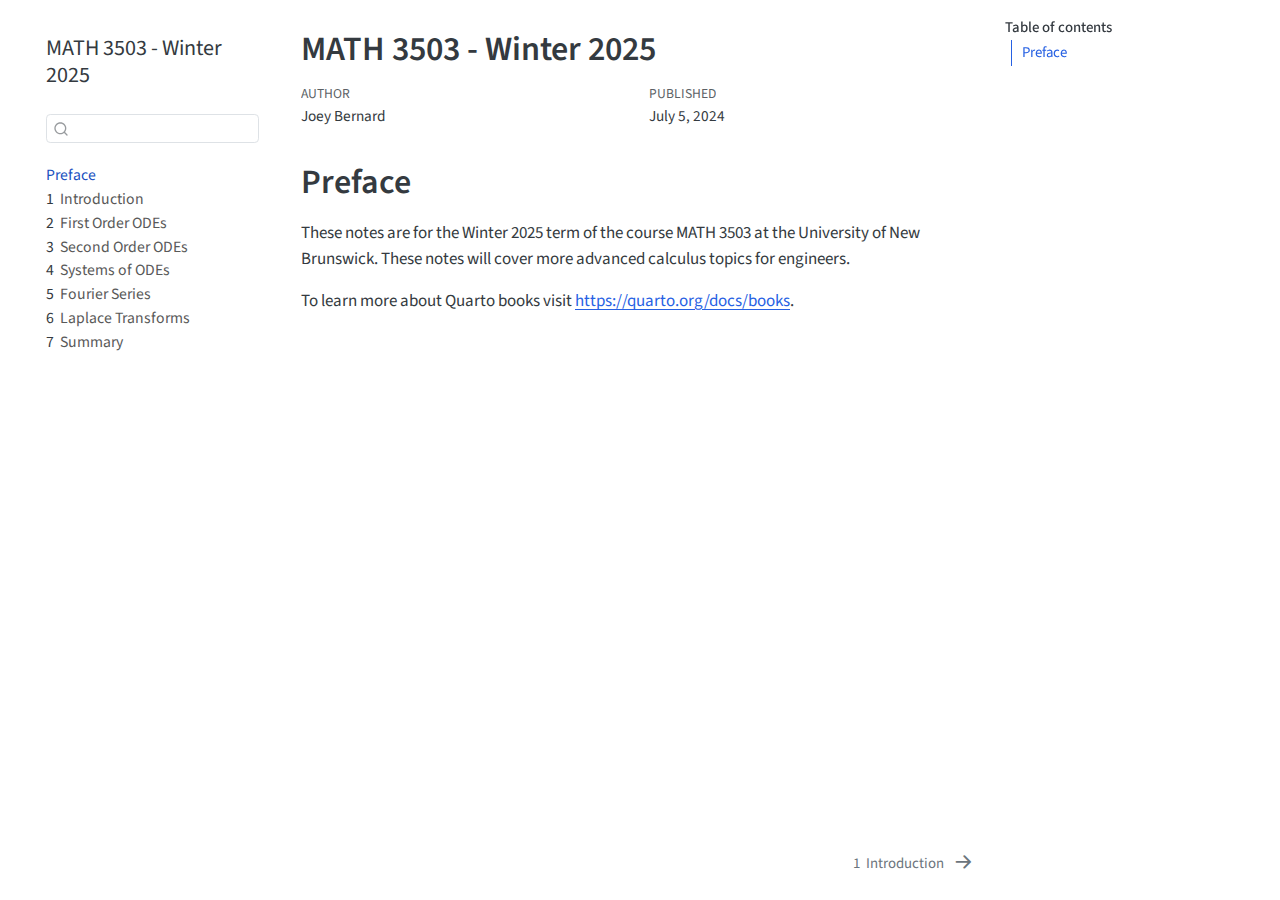
==== commit 1c7e139e: "Finished final" ====
--- a/2025_Winter/docs/index.html
+++ b/2025_Winter/docs/index.html
@@ -2,7 +2,7 @@
 <html xmlns="http://www.w3.org/1999/xhtml" lang="en" xml:lang="en"><head>
 
 <meta charset="utf-8">
-<meta name="generator" content="quarto-1.6.40">
+<meta name="generator" content="quarto-1.6.42">
 
 <meta name="viewport" content="width=device-width, initial-scale=1.0, user-scalable=yes">
 
@@ -38,7 +38,7 @@
 <script src="site_libs/quarto-html/tippy.umd.min.js"></script>
 <script src="site_libs/quarto-html/anchor.min.js"></script>
 <link href="site_libs/quarto-html/tippy.css" rel="stylesheet">
-<link href="site_libs/quarto-html/quarto-syntax-highlighting-549806ee2085284f45b00abea8c6df48.css" rel="stylesheet" id="quarto-text-highlighting-styles">
+<link href="site_libs/quarto-html/quarto-syntax-highlighting-2f5df379a58b258e96c21c0638c20c03.css" rel="stylesheet" id="quarto-text-highlighting-styles">
 <script src="site_libs/bootstrap/bootstrap.min.js"></script>
 <link href="site_libs/bootstrap/bootstrap-icons.css" rel="stylesheet">
 <link href="site_libs/bootstrap/bootstrap-8da5b4427184b79ecddefad3d342027e.min.css" rel="stylesheet" append-hash="true" id="quarto-bootstrap" data-mode="light">
--- a/2025_Winter/docs/site_libs/quarto-html/quarto-syntax-highlighting-2f5df379a58b258e96c21c0638c20c03.css
+++ b/2025_Winter/docs/site_libs/quarto-html/quarto-syntax-highlighting-2f5df379a58b258e96c21c0638c20c03.css
@@ -0,0 +1,205 @@
+/* quarto syntax highlight colors */
+:root {
+  --quarto-hl-ot-color: #003B4F;
+  --quarto-hl-at-color: #657422;
+  --quarto-hl-ss-color: #20794D;
+  --quarto-hl-an-color: #5E5E5E;
+  --quarto-hl-fu-color: #4758AB;
+  --quarto-hl-st-color: #20794D;
+  --quarto-hl-cf-color: #003B4F;
+  --quarto-hl-op-color: #5E5E5E;
+  --quarto-hl-er-color: #AD0000;
+  --quarto-hl-bn-color: #AD0000;
+  --quarto-hl-al-color: #AD0000;
+  --quarto-hl-va-color: #111111;
+  --quarto-hl-bu-color: inherit;
+  --quarto-hl-ex-color: inherit;
+  --quarto-hl-pp-color: #AD0000;
+  --quarto-hl-in-color: #5E5E5E;
+  --quarto-hl-vs-color: #20794D;
+  --quarto-hl-wa-color: #5E5E5E;
+  --quarto-hl-do-color: #5E5E5E;
+  --quarto-hl-im-color: #00769E;
+  --quarto-hl-ch-color: #20794D;
+  --quarto-hl-dt-color: #AD0000;
+  --quarto-hl-fl-color: #AD0000;
+  --quarto-hl-co-color: #5E5E5E;
+  --quarto-hl-cv-color: #5E5E5E;
+  --quarto-hl-cn-color: #8f5902;
+  --quarto-hl-sc-color: #5E5E5E;
+  --quarto-hl-dv-color: #AD0000;
+  --quarto-hl-kw-color: #003B4F;
+}
+
+/* other quarto variables */
+:root {
+  --quarto-font-monospace: SFMono-Regular, Menlo, Monaco, Consolas, "Liberation Mono", "Courier New", monospace;
+}
+
+pre > code.sourceCode > span {
+  color: #003B4F;
+}
+
+code span {
+  color: #003B4F;
+}
+
+code.sourceCode > span {
+  color: #003B4F;
+}
+
+div.sourceCode,
+div.sourceCode pre.sourceCode {
+  color: #003B4F;
+}
+
+code span.ot {
+  color: #003B4F;
+  font-style: inherit;
+}
+
+code span.at {
+  color: #657422;
+  font-style: inherit;
+}
+
+code span.ss {
+  color: #20794D;
+  font-style: inherit;
+}
+
+code span.an {
+  color: #5E5E5E;
+  font-style: inherit;
+}
+
+code span.fu {
+  color: #4758AB;
+  font-style: inherit;
+}
+
+code span.st {
+  color: #20794D;
+  font-style: inherit;
+}
+
+code span.cf {
+  color: #003B4F;
+  font-weight: bold;
+  font-style: inherit;
+}
+
+code span.op {
+  color: #5E5E5E;
+  font-style: inherit;
+}
+
+code span.er {
+  color: #AD0000;
+  font-style: inherit;
+}
+
+code span.bn {
+  color: #AD0000;
+  font-style: inherit;
+}
+
+code span.al {
+  color: #AD0000;
+  font-style: inherit;
+}
+
+code span.va {
+  color: #111111;
+  font-style: inherit;
+}
+
+code span.bu {
+  font-style: inherit;
+}
+
+code span.ex {
+  font-style: inherit;
+}
+
+code span.pp {
+  color: #AD0000;
+  font-style: inherit;
+}
+
+code span.in {
+  color: #5E5E5E;
+  font-style: inherit;
+}
+
+code span.vs {
+  color: #20794D;
+  font-style: inherit;
+}
+
+code span.wa {
+  color: #5E5E5E;
+  font-style: italic;
+}
+
+code span.do {
+  color: #5E5E5E;
+  font-style: italic;
+}
+
+code span.im {
+  color: #00769E;
+  font-style: inherit;
+}
+
+code span.ch {
+  color: #20794D;
+  font-style: inherit;
+}
+
+code span.dt {
+  color: #AD0000;
+  font-style: inherit;
+}
+
+code span.fl {
+  color: #AD0000;
+  font-style: inherit;
+}
+
+code span.co {
+  color: #5E5E5E;
+  font-style: inherit;
+}
+
+code span.cv {
+  color: #5E5E5E;
+  font-style: italic;
+}
+
+code span.cn {
+  color: #8f5902;
+  font-style: inherit;
+}
+
+code span.sc {
+  color: #5E5E5E;
+  font-style: inherit;
+}
+
+code span.dv {
+  color: #AD0000;
+  font-style: inherit;
+}
+
+code span.kw {
+  color: #003B4F;
+  font-weight: bold;
+  font-style: inherit;
+}
+
+.prevent-inlining {
+  content: "</";
+}
+
+/*# sourceMappingURL=35eb38a806ee71ea6d2563be2308c832.css.map */
